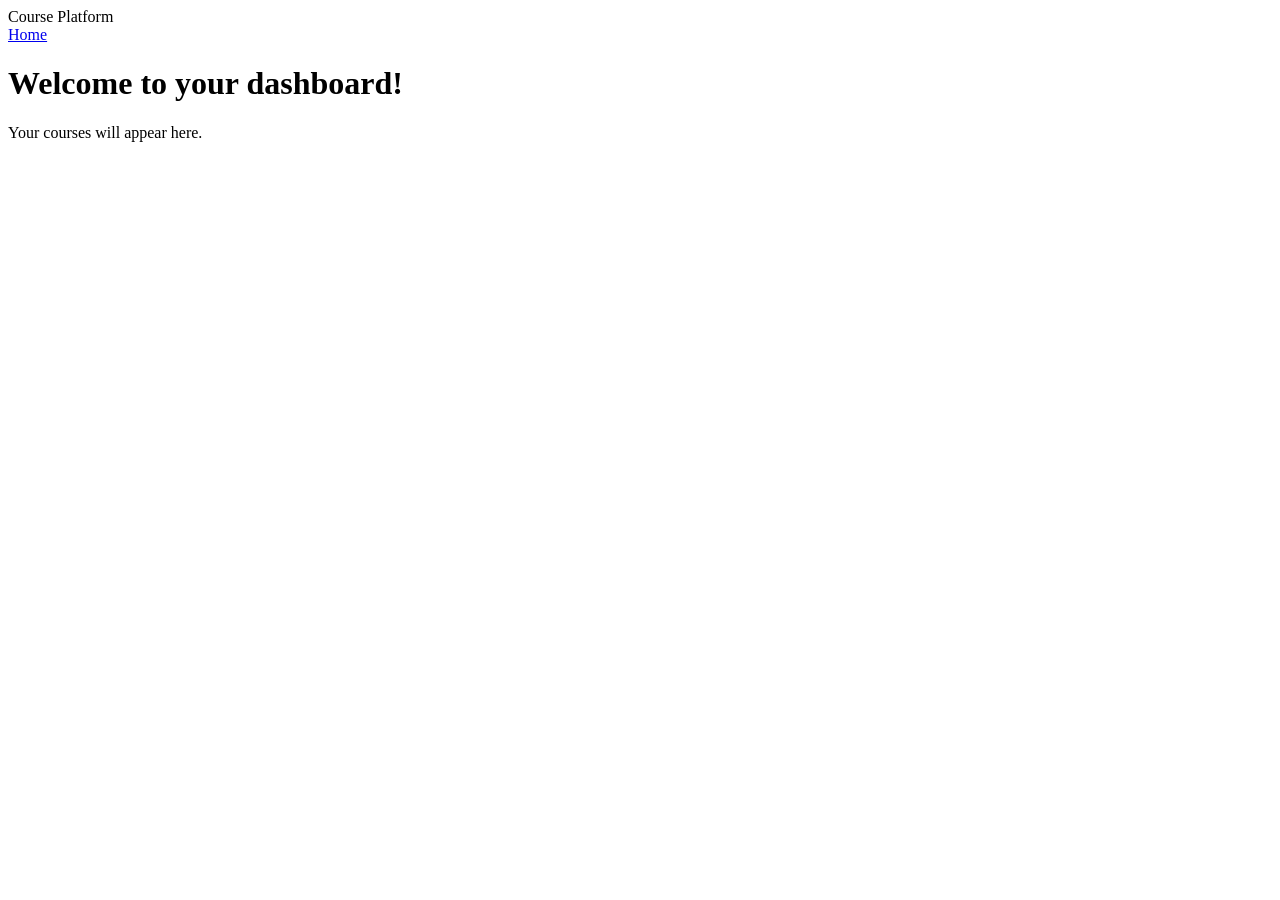
==== frontend/dashboard.html @ 636cf600 "Initial project setup" ====
<!DOCTYPE html>
<html lang="en">
<head>
    <meta charset="UTF-8">
    <meta name="viewport" content="width=device-width, initial-scale=1.0">

    <title>Dashboard - Course Platform</title>

    <link rel="stylesheet" href="style.css">
</head>

<body>

<header class="navbar">

    <div class="logo">
        Course Platform
    </div>

    <nav>
        <a href="index.html">Home</a>
    </nav>

</header>


<main class="hero">

    <h1>Welcome to your dashboard!</h1>

    <p>Your courses will appear here.</p>

</main>

</body>
</html>
---- frontend/style.css ----
.form-container {
    width: 100%;
    max-width: 400px;
    margin: 80px auto;
    text-align: center;
}

.form-container h1 {
    margin-bottom: 30px;
}

.form-group {
    margin-bottom: 20px;
    text-align: left;
}

.form-group label {
    display: block;
    margin-bottom: 6px;
}

.form-group input {
    width: 100%;
    box-sizing: border-box;
    padding: 10px;
    font-size: 16px;
}

.form-container button {
    width: 100%;
    padding: 12px;
    font-size: 16px;
    cursor: pointer;
}

#register-message {
    margin-top: 20px;
    font-weight: bold;
}

#register-message {
    margin-top: 20px;
    font-weight: bold;
}

.success-message {
    color: green;
}

.error-message {
    color: red;
}
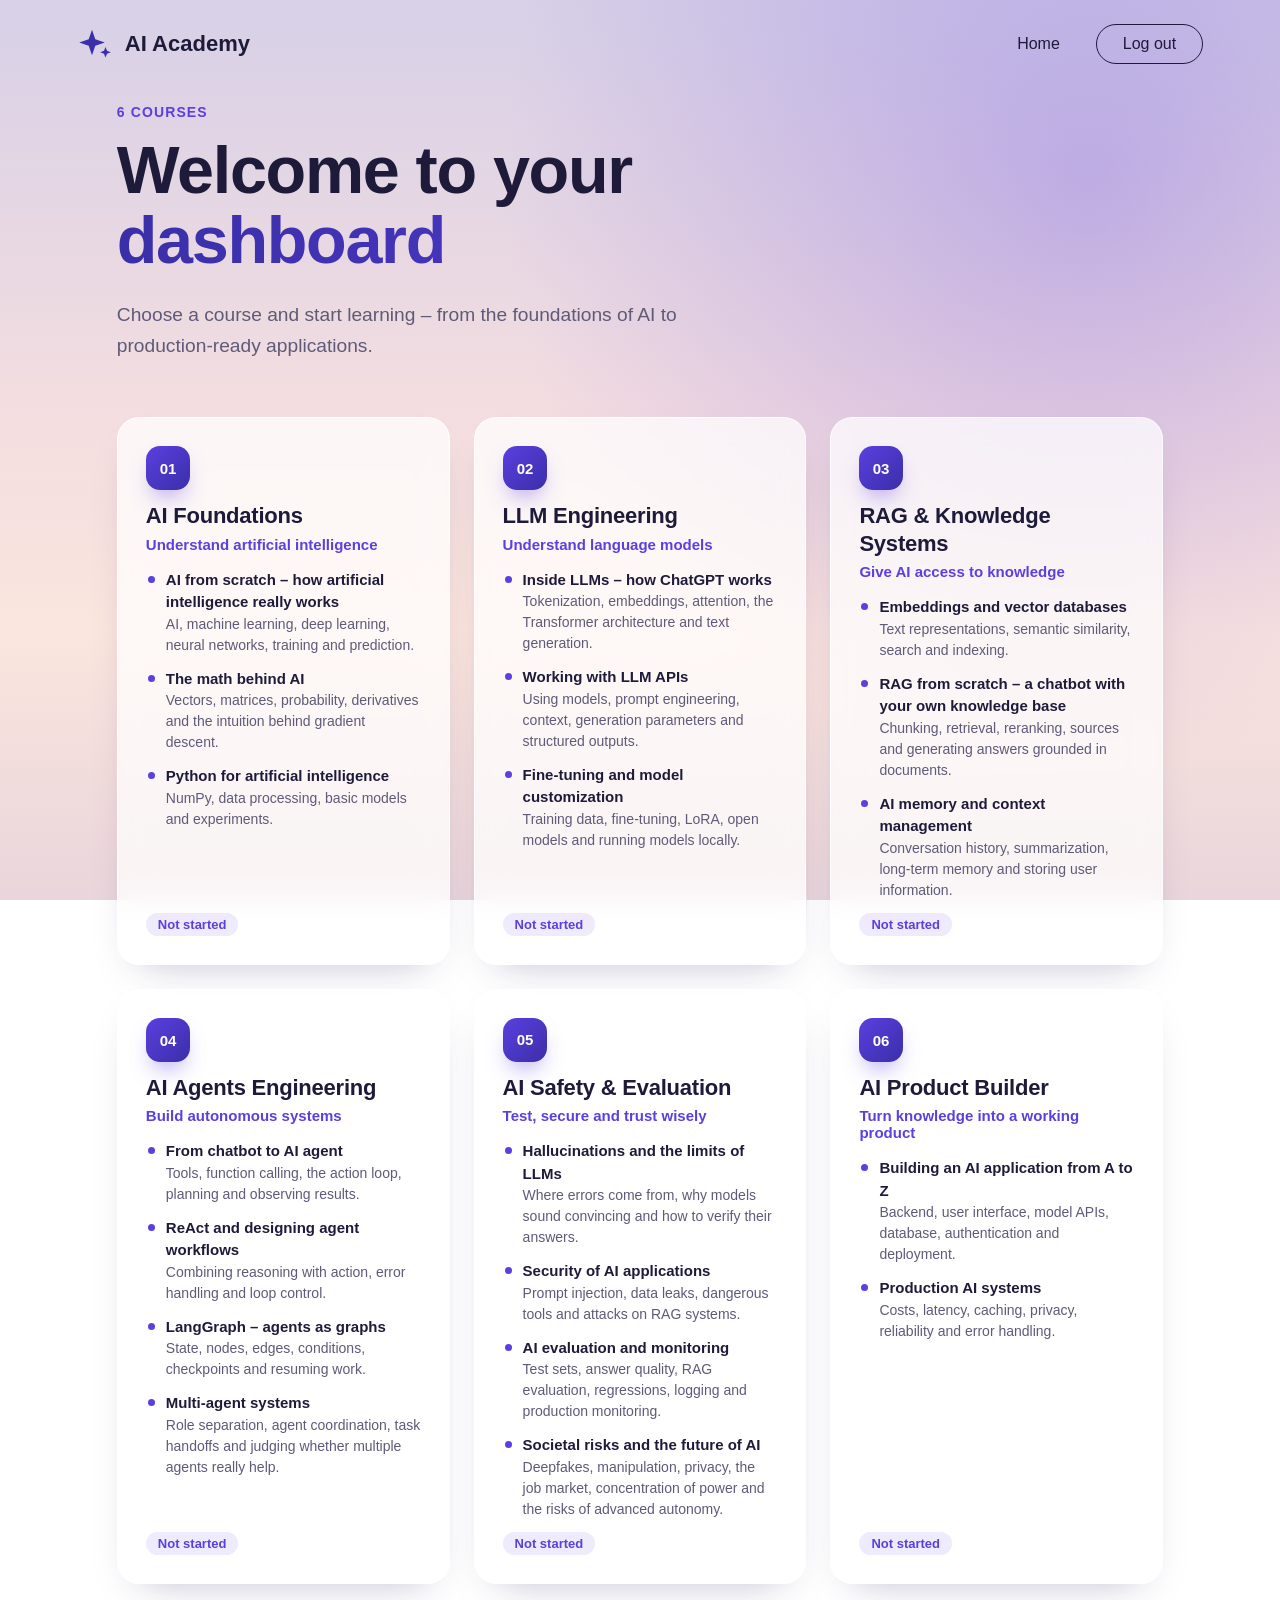
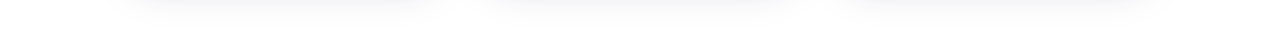
==== commit 0279b5a1: "Rebrand frontend to AI Academy and update login page title in register test Co-Authored-By: Claude O" ====
--- a/frontend/dashboard.html
+++ b/frontend/dashboard.html
@@ -1,36 +1,182 @@
-<!DOCTYPE html>
-<html lang="en">
-<head>
-    <meta charset="UTF-8">
-    <meta name="viewport" content="width=device-width, initial-scale=1.0">
-
-    <title>Dashboard - Course Platform</title>
-
-    <link rel="stylesheet" href="style.css">
-</head>
-
-<body>
-
-<header class="navbar">
-
-    <div class="logo">
-        Course Platform
-    </div>
-
-    <nav>
-        <a href="index.html">Home</a>
-    </nav>
-
-</header>
-
-
-<main class="hero">
-
-    <h1>Welcome to your dashboard!</h1>
-
-    <p>Your courses will appear here.</p>
-
-</main>
-
-</body>
-</html>+<!DOCTYPE html>
+<html lang="en">
+<head>
+    <meta charset="UTF-8">
+    <meta name="viewport" content="width=device-width, initial-scale=1.0">
+
+    <title>Dashboard - AI Academy</title>
+
+    <link rel="stylesheet" href="style.css">
+</head>
+
+<body class="auth-page app-page">
+
+<header class="auth-header">
+
+    <a class="brand" href="index.html">
+        <svg class="brand-icon" viewBox="0 0 24 24" aria-hidden="true">
+            <path d="M10 2.5 12.2 8.8 18.5 11l-6.3 2.2L10 19.5l-2.2-6.3L1.5 11l6.3-2.2L10 2.5z"/>
+            <path d="m19 14 1 2.5 2.5 1-2.5 1-1 2.5-1-2.5-2.5-1 2.5-1 1-2.5z"/>
+        </svg>
+        AI Academy
+    </a>
+
+    <nav class="auth-nav">
+        <a href="index.html">Home</a>
+        <a class="nav-button" href="index.html">Log out</a>
+    </nav>
+
+</header>
+
+<main class="app-main">
+
+    <section class="dashboard-intro">
+        <p class="promo-eyebrow">6 courses</p>
+        <h1 class="promo-title">
+            Welcome to your
+            <span>dashboard</span>
+        </h1>
+        <p class="promo-text">
+            Choose a course and start learning &ndash; from the foundations
+            of AI to production-ready applications.
+        </p>
+    </section>
+
+    <ul class="course-grid">
+
+        <li class="course-card" id="course-1">
+            <span class="course-number">01</span>
+            <h2>AI Foundations</h2>
+            <p class="course-tagline">Understand artificial intelligence</p>
+            <ul class="course-topics">
+                <li>
+                    <strong>AI from scratch &ndash; how artificial intelligence really works</strong>
+                    AI, machine learning, deep learning, neural networks, training and prediction.
+                </li>
+                <li>
+                    <strong>The math behind AI</strong>
+                    Vectors, matrices, probability, derivatives and the intuition behind gradient descent.
+                </li>
+                <li>
+                    <strong>Python for artificial intelligence</strong>
+                    NumPy, data processing, basic models and experiments.
+                </li>
+            </ul>
+            <span class="course-status">Not started</span>
+        </li>
+
+        <li class="course-card" id="course-2">
+            <span class="course-number">02</span>
+            <h2>LLM Engineering</h2>
+            <p class="course-tagline">Understand language models</p>
+            <ul class="course-topics">
+                <li>
+                    <strong>Inside LLMs &ndash; how ChatGPT works</strong>
+                    Tokenization, embeddings, attention, the Transformer architecture and text generation.
+                </li>
+                <li>
+                    <strong>Working with LLM APIs</strong>
+                    Using models, prompt engineering, context, generation parameters and structured outputs.
+                </li>
+                <li>
+                    <strong>Fine-tuning and model customization</strong>
+                    Training data, fine-tuning, LoRA, open models and running models locally.
+                </li>
+            </ul>
+            <span class="course-status">Not started</span>
+        </li>
+
+        <li class="course-card" id="course-3">
+            <span class="course-number">03</span>
+            <h2>RAG &amp; Knowledge Systems</h2>
+            <p class="course-tagline">Give AI access to knowledge</p>
+            <ul class="course-topics">
+                <li>
+                    <strong>Embeddings and vector databases</strong>
+                    Text representations, semantic similarity, search and indexing.
+                </li>
+                <li>
+                    <strong>RAG from scratch &ndash; a chatbot with your own knowledge base</strong>
+                    Chunking, retrieval, reranking, sources and generating answers grounded in documents.
+                </li>
+                <li>
+                    <strong>AI memory and context management</strong>
+                    Conversation history, summarization, long-term memory and storing user information.
+                </li>
+            </ul>
+            <span class="course-status">Not started</span>
+        </li>
+
+        <li class="course-card" id="course-4">
+            <span class="course-number">04</span>
+            <h2>AI Agents Engineering</h2>
+            <p class="course-tagline">Build autonomous systems</p>
+            <ul class="course-topics">
+                <li>
+                    <strong>From chatbot to AI agent</strong>
+                    Tools, function calling, the action loop, planning and observing results.
+                </li>
+                <li>
+                    <strong>ReAct and designing agent workflows</strong>
+                    Combining reasoning with action, error handling and loop control.
+                </li>
+                <li>
+                    <strong>LangGraph &ndash; agents as graphs</strong>
+                    State, nodes, edges, conditions, checkpoints and resuming work.
+                </li>
+                <li>
+                    <strong>Multi-agent systems</strong>
+                    Role separation, agent coordination, task handoffs and judging whether multiple agents really help.
+                </li>
+            </ul>
+            <span class="course-status">Not started</span>
+        </li>
+
+        <li class="course-card" id="course-5">
+            <span class="course-number">05</span>
+            <h2>AI Safety &amp; Evaluation</h2>
+            <p class="course-tagline">Test, secure and trust wisely</p>
+            <ul class="course-topics">
+                <li>
+                    <strong>Hallucinations and the limits of LLMs</strong>
+                    Where errors come from, why models sound convincing and how to verify their answers.
+                </li>
+                <li>
+                    <strong>Security of AI applications</strong>
+                    Prompt injection, data leaks, dangerous tools and attacks on RAG systems.
+                </li>
+                <li>
+                    <strong>AI evaluation and monitoring</strong>
+                    Test sets, answer quality, RAG evaluation, regressions, logging and production monitoring.
+                </li>
+                <li>
+                    <strong>Societal risks and the future of AI</strong>
+                    Deepfakes, manipulation, privacy, the job market, concentration of power and the risks of advanced autonomy.
+                </li>
+            </ul>
+            <span class="course-status">Not started</span>
+        </li>
+
+        <li class="course-card" id="course-6">
+            <span class="course-number">06</span>
+            <h2>AI Product Builder</h2>
+            <p class="course-tagline">Turn knowledge into a working product</p>
+            <ul class="course-topics">
+                <li>
+                    <strong>Building an AI application from A to Z</strong>
+                    Backend, user interface, model APIs, database, authentication and deployment.
+                </li>
+                <li>
+                    <strong>Production AI systems</strong>
+                    Costs, latency, caching, privacy, reliability and error handling.
+                </li>
+            </ul>
+            <span class="course-status">Not started</span>
+        </li>
+
+    </ul>
+
+</main>
+
+</body>
+</html>
--- a/frontend/style.css
+++ b/frontend/style.css
@@ -1,52 +1,650 @@
-.form-container {
+/* ==========================================================
+   Design tokens
+   ========================================================== */
+
+:root {
+    --color-primary: #5b3fe0;
+    --color-primary-dark: #4527c4;
+    --color-indigo: #3a2fa8;
+    --color-text: #1e1b3a;
+    --color-text-muted: #5e5a78;
+    --color-placeholder: #9a96b0;
+    --color-border: rgba(255, 255, 255, 0.7);
+    --color-input: rgba(255, 255, 255, 0.75);
+    --color-success: #16794c;
+    --color-success-bg: rgba(22, 121, 76, 0.1);
+    --color-error: #c0264b;
+    --color-error-bg: rgba(192, 38, 75, 0.09);
+
+    --radius-card: 28px;
+    --radius-input: 12px;
+    --shadow-card: 0 30px 60px -20px rgba(40, 24, 90, 0.35);
+    --shadow-button: 0 12px 24px -10px rgba(91, 63, 224, 0.7);
+
+    --font-family: "Segoe UI", -apple-system, BlinkMacSystemFont,
+        "Helvetica Neue", Arial, sans-serif;
+}
+
+/* ==========================================================
+   Auth page layout (register)
+   ========================================================== */
+
+.auth-page {
+    margin: 0;
+    min-height: 100vh;
+    font-family: var(--font-family);
+    color: var(--color-text);
+    background:
+        radial-gradient(circle at 85% 20%, rgba(91, 63, 224, 0.28), transparent 45%),
+        linear-gradient(180deg, #d7d0e7 0%, #f3dde0 45%, #fbe5de 70%, #e9d5db 100%);
+    background-attachment: fixed;
+    display: flex;
+    flex-direction: column;
+}
+
+.auth-page *,
+.auth-page *::before,
+.auth-page *::after {
+    box-sizing: border-box;
+}
+
+/* Desk photo anchored to the bottom of the page */
+.auth-page::before {
+    content: "";
+    position: fixed;
+    inset: auto 0 0 0;
+    height: 50vh;
+    background: url("images/study-desk.jpg") left bottom / cover no-repeat;
+    -webkit-mask-image: linear-gradient(to bottom, transparent 0%, #000 40%);
+    mask-image: linear-gradient(to bottom, transparent 0%, #000 40%);
+    z-index: 0;
+    pointer-events: none;
+}
+
+.auth-header,
+.auth-layout,
+.app-main {
+    position: relative;
+    z-index: 1;
+}
+
+/* ---------- Header ---------- */
+
+.auth-header {
+    display: flex;
+    align-items: center;
+    justify-content: space-between;
+    gap: 24px;
+    padding: 24px clamp(20px, 6vw, 96px);
+}
+
+.brand {
+    display: inline-flex;
+    align-items: center;
+    gap: 12px;
+    font-size: 22px;
+    font-weight: 700;
+    color: var(--color-text);
+    text-decoration: none;
+}
+
+.brand-icon {
+    width: 36px;
+    height: 36px;
+    fill: var(--color-indigo);
+}
+
+.auth-nav {
+    display: flex;
+    align-items: center;
+    gap: clamp(16px, 3vw, 36px);
+}
+
+.auth-nav a {
+    color: var(--color-text);
+    font-size: 16px;
+    font-weight: 500;
+    text-decoration: none;
+    transition: color 0.2s ease;
+}
+
+.auth-nav a:hover {
+    color: var(--color-primary);
+}
+
+.auth-nav .nav-button {
+    padding: 10px 26px;
+    border: 1.5px solid var(--color-text);
+    border-radius: 999px;
+    transition: background-color 0.2s ease, color 0.2s ease, border-color 0.2s ease;
+}
+
+.auth-nav .nav-button:hover {
+    color: #fff;
+    background-color: var(--color-primary);
+    border-color: var(--color-primary);
+}
+
+/* ---------- Two-column layout ---------- */
+
+.auth-layout {
+    flex: 1;
+    display: grid;
+    grid-template-columns: minmax(0, 1.1fr) minmax(0, 520px);
+    align-items: center;
+    gap: clamp(32px, 6vw, 96px);
+    padding: 16px clamp(20px, 6vw, 96px) 64px;
+    max-width: 1440px;
     width: 100%;
-    max-width: 400px;
-    margin: 80px auto;
-    text-align: center;
-}
-
-.form-container h1 {
-    margin-bottom: 30px;
+    margin: 0 auto;
+}
+
+/* ---------- Promo section ---------- */
+
+.promo {
+    align-self: start;
+    padding-top: clamp(16px, 6vh, 72px);
+}
+
+.promo-title {
+    margin: 0 0 24px;
+    font-size: clamp(40px, 5.2vw, 68px);
+    line-height: 1.05;
+    font-weight: 800;
+    letter-spacing: -0.02em;
+}
+
+.promo-title span {
+    display: block;
+    background: linear-gradient(90deg, var(--color-indigo), var(--color-primary));
+    -webkit-background-clip: text;
+    background-clip: text;
+    color: transparent;
+}
+
+.promo-text {
+    max-width: 460px;
+    margin: 0 0 36px;
+    font-size: clamp(17px, 1.5vw, 20px);
+    line-height: 1.6;
+    color: var(--color-text-muted);
+}
+
+.promo-eyebrow {
+    margin: 0 0 16px;
+    font-size: 14px;
+    font-weight: 700;
+    letter-spacing: 0.08em;
+    text-transform: uppercase;
+    color: var(--color-primary);
+}
+
+/* Four learning steps: Understand, Build, Test, Secure */
+.skill-path {
+    list-style: none;
+    margin: 0;
+    padding: 0;
+    display: grid;
+    grid-template-columns: repeat(2, minmax(0, 1fr));
+    gap: 14px;
+    max-width: 560px;
+}
+
+.skill-step {
+    display: flex;
+    align-items: flex-start;
+    gap: 14px;
+    padding: 16px 18px;
+    background: rgba(255, 255, 255, 0.55);
+    border: 1px solid rgba(255, 255, 255, 0.6);
+    border-radius: 18px;
+    -webkit-backdrop-filter: blur(10px);
+    backdrop-filter: blur(10px);
+}
+
+.skill-icon {
+    display: inline-grid;
+    place-items: center;
+    flex-shrink: 0;
+    width: 42px;
+    height: 42px;
+    border-radius: 50%;
+    background: rgba(255, 255, 255, 0.75);
+    box-shadow: 0 6px 16px -8px rgba(40, 24, 90, 0.4);
+}
+
+.skill-icon svg {
+    width: 22px;
+    height: 22px;
+    fill: currentColor;
+    color: var(--color-primary);
+}
+
+.skill-text {
+    display: grid;
+    gap: 2px;
+    font-size: 14px;
+    line-height: 1.45;
+    color: var(--color-text-muted);
+}
+
+.skill-text strong {
+    font-size: 16px;
+    color: var(--color-text);
+}
+
+/* ---------- Form card ---------- */
+
+.auth-card {
+    width: 100%;
+    padding: clamp(28px, 4vw, 52px);
+    background: rgba(255, 255, 255, 0.72);
+    border: 1px solid var(--color-border);
+    border-radius: var(--radius-card);
+    box-shadow: var(--shadow-card);
+    -webkit-backdrop-filter: blur(18px);
+    backdrop-filter: blur(18px);
+}
+
+.auth-card h1 {
+    margin: 0 0 10px;
+    font-size: clamp(26px, 2.4vw, 32px);
+    font-weight: 800;
+    letter-spacing: -0.01em;
+}
+
+.auth-subtitle {
+    margin: 0 0 32px;
+    font-size: 16px;
+    color: var(--color-text-muted);
 }
 
 .form-group {
-    margin-bottom: 20px;
-    text-align: left;
+    margin-bottom: 22px;
 }
 
 .form-group label {
     display: block;
-    margin-bottom: 6px;
-}
-
-.form-group input {
+    margin-bottom: 8px;
+    font-size: 15px;
+    font-weight: 600;
+}
+
+.input-wrapper {
+    position: relative;
+}
+
+.input-icon {
+    position: absolute;
+    top: 50%;
+    left: 16px;
+    width: 20px;
+    height: 20px;
+    transform: translateY(-50%);
+    color: var(--color-placeholder);
+    pointer-events: none;
+}
+
+.input-wrapper input {
     width: 100%;
-    box-sizing: border-box;
-    padding: 10px;
+    padding: 15px 16px 15px 48px;
+    font: inherit;
     font-size: 16px;
-}
-
-.form-container button {
+    color: var(--color-text);
+    background: var(--color-input);
+    border: 1.5px solid transparent;
+    border-radius: var(--radius-input);
+    outline: none;
+    transition: border-color 0.2s ease, box-shadow 0.2s ease, background-color 0.2s ease;
+}
+
+.input-wrapper input[type="password"],
+.input-wrapper input#password {
+    padding-right: 52px;
+}
+
+.input-wrapper input::placeholder {
+    color: var(--color-placeholder);
+}
+
+.input-wrapper input:focus {
+    background: #fff;
+    border-color: var(--color-primary);
+    box-shadow: 0 0 0 4px rgba(91, 63, 224, 0.15);
+}
+
+.toggle-password {
+    position: absolute;
+    top: 50%;
+    right: 10px;
+    display: grid;
+    place-items: center;
+    width: 36px;
+    height: 36px;
+    padding: 0;
+    transform: translateY(-50%);
+    color: var(--color-text-muted);
+    background: transparent;
+    border: 0;
+    border-radius: 8px;
+    cursor: pointer;
+}
+
+.toggle-password:hover {
+    color: var(--color-primary);
+}
+
+.toggle-password:focus-visible {
+    outline: 2px solid var(--color-primary);
+    outline-offset: 2px;
+}
+
+.toggle-password svg {
+    width: 20px;
+    height: 20px;
+}
+
+.toggle-password .icon-eye-off,
+.toggle-password[aria-pressed="true"] .icon-eye {
+    display: none;
+}
+
+.toggle-password[aria-pressed="true"] .icon-eye-off {
+    display: block;
+}
+
+.primary-button {
     width: 100%;
-    padding: 12px;
-    font-size: 16px;
+    margin-top: 10px;
+    padding: 16px;
+    font: inherit;
+    font-size: 17px;
+    font-weight: 700;
+    color: #fff;
+    background: linear-gradient(90deg, var(--color-primary), var(--color-indigo));
+    border: 0;
+    border-radius: var(--radius-input);
+    box-shadow: var(--shadow-button);
     cursor: pointer;
-}
+    transition: transform 0.15s ease, box-shadow 0.15s ease, filter 0.15s ease;
+}
+
+a.primary-button {
+    display: block;
+    text-align: center;
+    text-decoration: none;
+}
+
+.primary-button[hidden] {
+    display: none;
+}
+
+.primary-button:hover {
+    filter: brightness(1.08);
+    transform: translateY(-1px);
+}
+
+.primary-button:active {
+    transform: translateY(0);
+}
+
+.primary-button:focus-visible {
+    outline: 3px solid rgba(91, 63, 224, 0.4);
+    outline-offset: 3px;
+}
+
+/* ---------- Messages ---------- */
 
 #register-message {
-    margin-top: 20px;
-    font-weight: bold;
-}
-
-#register-message {
-    margin-top: 20px;
-    font-weight: bold;
+    margin: 20px 0 0;
+    padding: 12px 16px;
+    font-size: 15px;
+    font-weight: 600;
+    border-radius: var(--radius-input);
+}
+
+#register-message:empty {
+    display: none;
 }
 
 .success-message {
-    color: green;
+    color: var(--color-success);
+    background: var(--color-success-bg);
 }
 
 .error-message {
-    color: red;
-}+    color: var(--color-error);
+    background: var(--color-error-bg);
+}
+
+.auth-switch {
+    margin: 28px 0 0;
+    text-align: center;
+    font-size: 15px;
+    color: var(--color-text-muted);
+}
+
+.auth-switch a {
+    color: var(--color-primary);
+    font-weight: 700;
+}
+
+.auth-switch a:hover {
+    color: var(--color-primary-dark);
+}
+
+/* ==========================================================
+   App page (dashboard)
+   ========================================================== */
+
+/* The desk photo would sit behind the course cards */
+.app-page::before {
+    display: none;
+}
+
+.app-main {
+    width: 100%;
+    max-width: 1200px;
+    margin: 0 auto;
+    padding: 16px clamp(20px, 6vw, 96px) 72px;
+}
+
+.dashboard-intro {
+    margin-bottom: 56px;
+}
+
+.dashboard-intro .promo-text {
+    max-width: 560px;
+    margin-bottom: 0;
+}
+
+/* One card per course, topics listed as bullet points */
+.course-grid {
+    list-style: none;
+    margin: 0;
+    padding: 0;
+    display: grid;
+    grid-template-columns: repeat(auto-fill, minmax(min(100%, 320px), 1fr));
+    gap: 24px;
+}
+
+.course-card {
+    display: flex;
+    flex-direction: column;
+    gap: 12px;
+    padding: 28px;
+    background: rgba(255, 255, 255, 0.72);
+    border: 1px solid var(--color-border);
+    border-radius: 22px;
+    box-shadow: 0 18px 40px -24px rgba(40, 24, 90, 0.35);
+    -webkit-backdrop-filter: blur(14px);
+    backdrop-filter: blur(14px);
+    transition: transform 0.2s ease, box-shadow 0.2s ease;
+}
+
+.course-card:hover {
+    transform: translateY(-3px);
+    box-shadow: var(--shadow-card);
+}
+
+.course-number {
+    display: inline-grid;
+    place-items: center;
+    width: 44px;
+    height: 44px;
+    font-size: 15px;
+    font-weight: 800;
+    color: #fff;
+    background: linear-gradient(135deg, var(--color-primary), var(--color-indigo));
+    border-radius: 14px;
+    box-shadow: var(--shadow-button);
+}
+
+.course-card h2 {
+    margin: 0;
+    font-size: 22px;
+    line-height: 1.25;
+    font-weight: 800;
+    letter-spacing: -0.01em;
+}
+
+.course-tagline {
+    margin: -6px 0 0;
+    font-size: 15px;
+    font-weight: 600;
+    color: var(--color-primary);
+}
+
+.course-topics {
+    flex: 1;
+    margin: 4px 0 0;
+    padding: 0;
+    list-style: none;
+    display: grid;
+    align-content: start;
+    gap: 12px;
+}
+
+.course-topics li {
+    position: relative;
+    padding-left: 20px;
+    font-size: 14px;
+    line-height: 1.5;
+    color: var(--color-text-muted);
+}
+
+.course-topics li::before {
+    content: "";
+    position: absolute;
+    top: 7px;
+    left: 2px;
+    width: 7px;
+    height: 7px;
+    border-radius: 50%;
+    background: var(--color-primary);
+}
+
+.course-topics strong {
+    display: block;
+    font-size: 15px;
+    color: var(--color-text);
+}
+
+.course-status {
+    align-self: flex-start;
+    padding: 4px 12px;
+    font-size: 13px;
+    font-weight: 600;
+    color: var(--color-primary);
+    background: rgba(91, 63, 224, 0.1);
+    border-radius: 999px;
+}
+
+/* ==========================================================
+   Responsive
+   ========================================================== */
+
+@media (max-width: 960px) {
+    .auth-page {
+        position: relative;
+        background-attachment: scroll;
+    }
+
+    .auth-page::before {
+        position: absolute;
+        height: 420px;
+    }
+
+    .auth-layout {
+        grid-template-columns: minmax(0, 1fr);
+        justify-items: center;
+        align-content: start;
+        gap: 40px;
+        padding-bottom: 48px;
+    }
+
+    .promo {
+        max-width: 560px;
+        padding-top: 8px;
+        text-align: center;
+    }
+
+    .promo-text {
+        margin-left: auto;
+        margin-right: auto;
+    }
+
+    .skill-path {
+        margin: 0 auto;
+        text-align: left;
+    }
+
+    .auth-card {
+        max-width: 520px;
+    }
+}
+
+@media (max-width: 560px) {
+    .auth-header {
+        padding: 16px 20px;
+    }
+
+    .brand {
+        font-size: 18px;
+    }
+
+    .brand-icon {
+        width: 28px;
+        height: 28px;
+    }
+
+    .auth-nav {
+        gap: 14px;
+    }
+
+    .auth-nav .nav-button {
+        padding: 8px 16px;
+    }
+
+    .skill-path {
+        grid-template-columns: minmax(0, 1fr);
+    }
+
+    .auth-card {
+        border-radius: 22px;
+    }
+
+    .auth-card h1 {
+        font-size: 24px;
+    }
+}
+
+.nowrap {
+    white-space: nowrap;
+}
+
+@media (prefers-reduced-motion: reduce) {
+    .auth-page * {
+        transition: none !important;
+    }
+}
